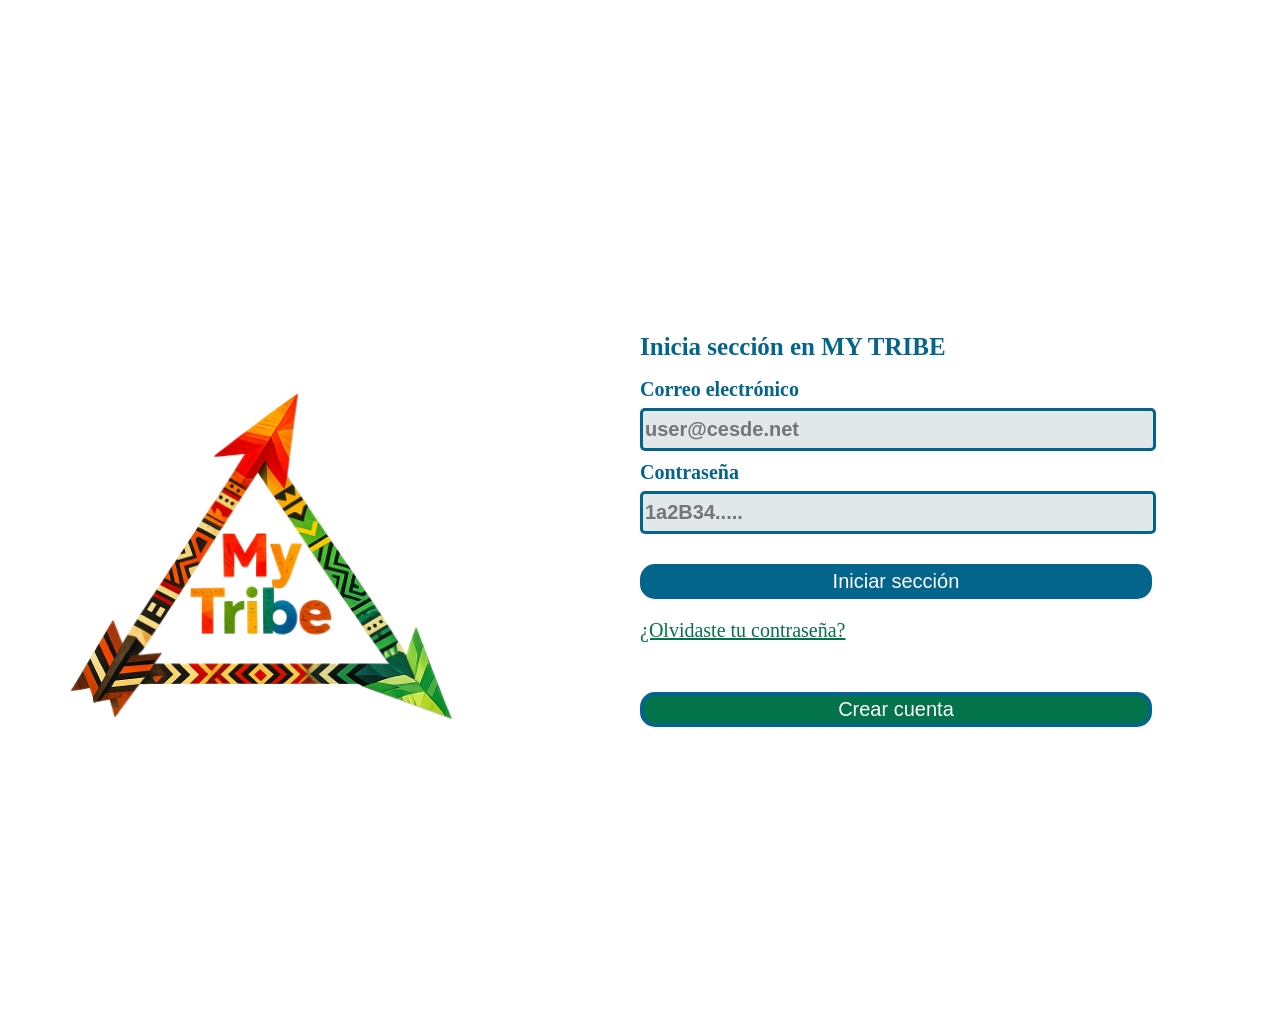
==== index.html @ 087e117e "Se modifica el login, se cambian colores de fondo  para una vista más agradable" ====
<!DOCTYPE html>
<html lang="en">
<head>
    <meta charset="UTF-8">
    <meta name="viewport" content="width=device-width, initial-scale=1.0">
    <title>My tribe</title>
    <style>
        body{
            background-color: white;
            
        }

        #container{
            width:100%;
            height: 1000px;
            display: flex;
            font-family: Georgia, 'Times New Roman', Times, serif;
        }


        #container #logo{
            width: 50%;
            padding: 308.8px 0;
        }

        #container #logo img{
            width: 80%;
               
        }

        #container #login{
            width: 50%;
            margin: 308px 0;
           
        }

        #container #login h1{
            font-size:25px;
            text-align: left;
            color:#03658C;
        }

        .campos label{
            font-size: 20px;
            color:#03658C;
            font-weight: bold;
            display: block;
            margin-bottom: 7px;
        }
        
        .campos input{
            width: 80%;
            height: 35px;
            border: 3px solid #03658C;
            background-color: #e2e8ea;
            border-radius: 5px;
            margin-bottom: 10px;
            font-size: 20px;
            font-weight: bold;
            color:#03658C;
        }
        
        .boton{
            width: 81%;
            height: 35px;
            border:3px solid #03658C;
            border-radius: 15px;
            background-color: #03658C;
            display: block;
            margin:20px 0;
            font-size: 20px;
            color:white;

        } 

        .boton1{
            width: 81%;
            height: 35px;
            border:4px solid #03658C;
            border-radius: 15px;
            background-color: #02734A;
            display: block;
            margin-top: 50px;
            font-size: 20px;
            color:white;
        }

        #login form a{
            font-size: 20px;
            color:#02734A;
            text-align:left;
            display: block;
        }
     
  
    </style>
</head>

<body>
    
    <div id="container">
        <div id="logo">
            <img src="img/LOGO.png" alt="Logo de My tribe">
        </div>


    
        <div id="login">
            <h1>Inicia sección en MY TRIBE</h1>
            <form>
                <div class="campos">
                    <label for="email">Correo electrónico</label>
                    <input type="text" id="email" name="email" placeholder="user@cesde.net">
                </div>
                
                <div class="campos">
                    <label for="contraseña">Contraseña</label>
                    <input type="password" id="contraseña" name="contraseña" placeholder="1a2B34....." minlength="8">
                </div>

                <button type="submit" class="boton">Iniciar sección</button>
                  <a href="passwordRecuperacion.html">¿Olvidaste tu contraseña?</a>
                <button type="submit" class="boton1">Crear cuenta</button>
            </form>
          
        

        </div>
    </div>

</body>
</html>
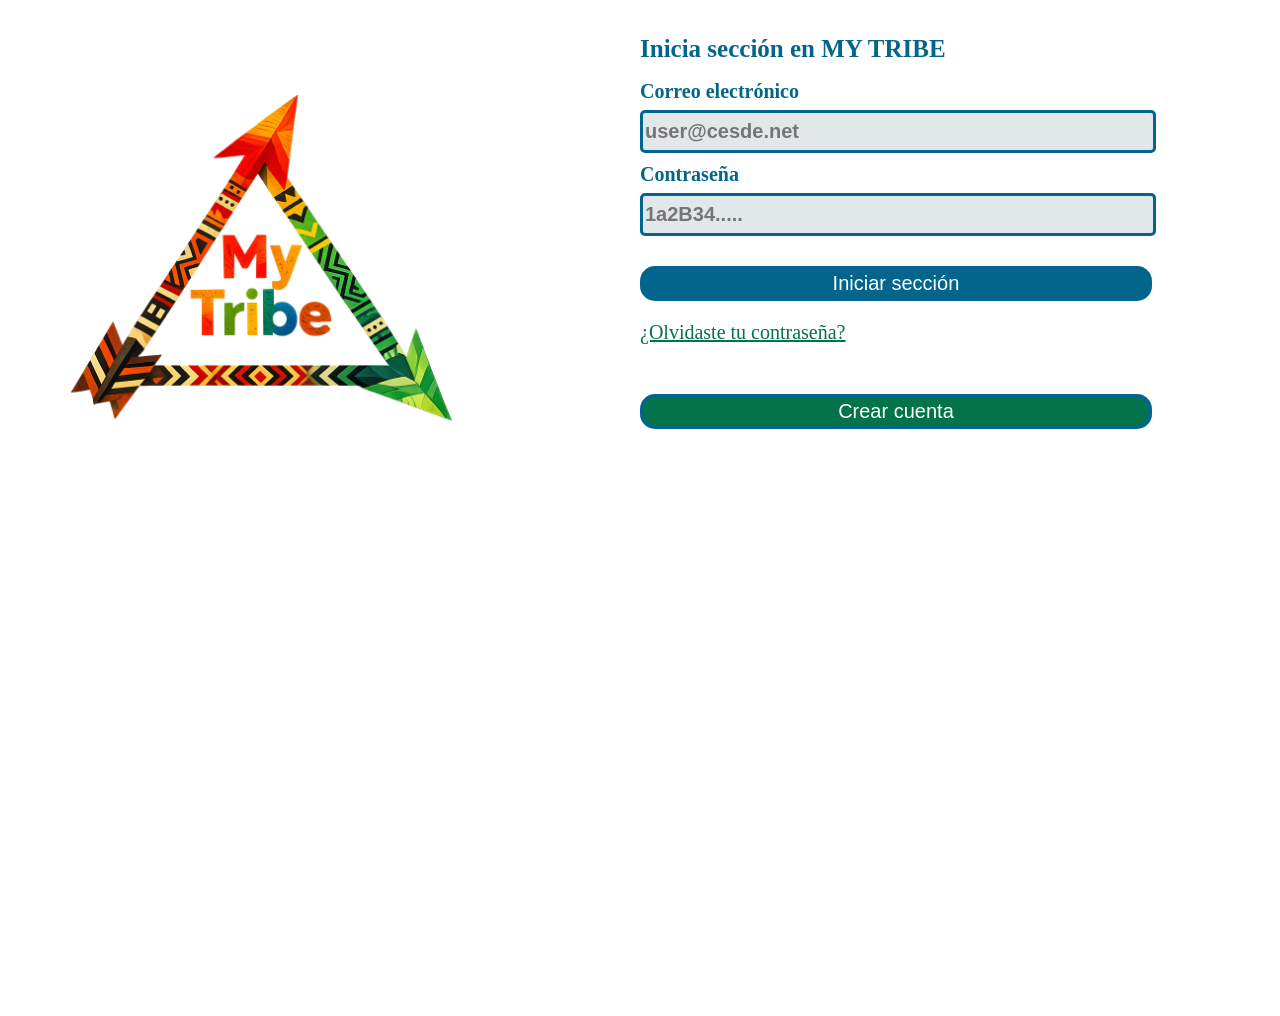
==== commit 27758276: "Se relaciona la función de los botones con las demás paginas html, y se justan padin y margin de la " ====
--- a/index.html
+++ b/index.html
@@ -20,7 +20,7 @@
 
         #container #logo{
             width: 50%;
-            padding: 308.8px 0;
+            padding-top: 10px;
         }
 
         #container #logo img{
@@ -30,7 +30,7 @@
 
         #container #login{
             width: 50%;
-            margin: 308px 0;
+            margin-top: 10px;
            
         }
 
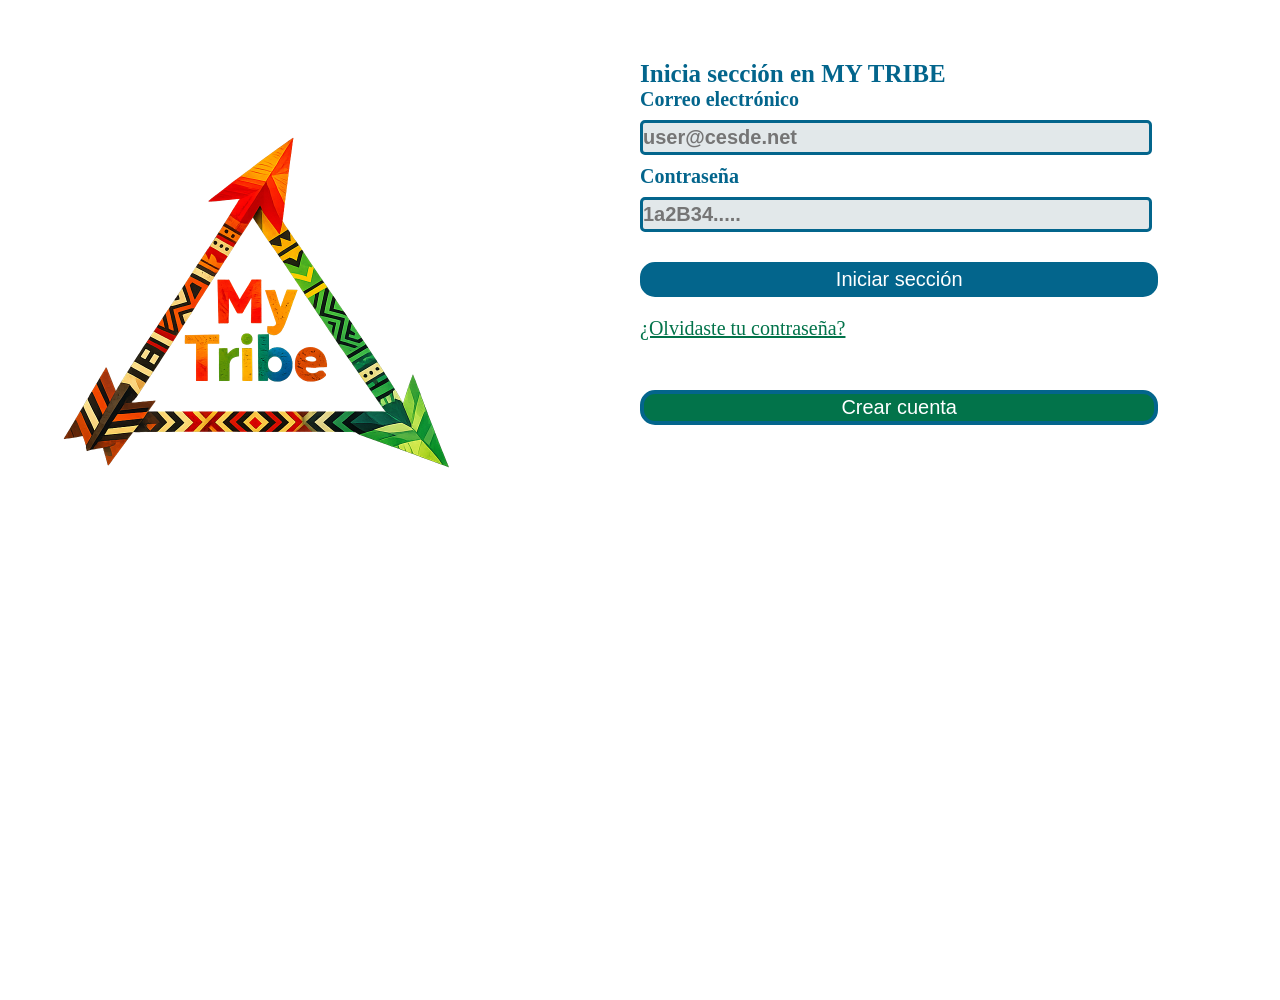
==== commit f10203f8: "Se crea una hoja de estilos css para la hoja index.html, la cual contiene el login del proyecto" ====
--- a/index.html
+++ b/index.html
@@ -4,96 +4,7 @@
     <meta charset="UTF-8">
     <meta name="viewport" content="width=device-width, initial-scale=1.0">
     <title>My tribe</title>
-    <style>
-        body{
-            background-color: white;
-            
-        }
-
-        #container{
-            width:100%;
-            height: 1000px;
-            display: flex;
-            font-family: Georgia, 'Times New Roman', Times, serif;
-        }
-
-
-        #container #logo{
-            width: 50%;
-            padding-top: 10px;
-        }
-
-        #container #logo img{
-            width: 80%;
-               
-        }
-
-        #container #login{
-            width: 50%;
-            margin-top: 10px;
-           
-        }
-
-        #container #login h1{
-            font-size:25px;
-            text-align: left;
-            color:#03658C;
-        }
-
-        .campos label{
-            font-size: 20px;
-            color:#03658C;
-            font-weight: bold;
-            display: block;
-            margin-bottom: 7px;
-        }
-        
-        .campos input{
-            width: 80%;
-            height: 35px;
-            border: 3px solid #03658C;
-            background-color: #e2e8ea;
-            border-radius: 5px;
-            margin-bottom: 10px;
-            font-size: 20px;
-            font-weight: bold;
-            color:#03658C;
-        }
-        
-        .boton{
-            width: 81%;
-            height: 35px;
-            border:3px solid #03658C;
-            border-radius: 15px;
-            background-color: #03658C;
-            display: block;
-            margin:20px 0;
-            font-size: 20px;
-            color:white;
-
-        } 
-
-        .boton1{
-            width: 81%;
-            height: 35px;
-            border:4px solid #03658C;
-            border-radius: 15px;
-            background-color: #02734A;
-            display: block;
-            margin-top: 50px;
-            font-size: 20px;
-            color:white;
-        }
-
-        #login form a{
-            font-size: 20px;
-            color:#02734A;
-            text-align:left;
-            display: block;
-        }
-     
-  
-    </style>
+    <link rel="stylesheet" href="css/style-login.css">
 </head>
 
 <body>
--- a/css/style-login.css
+++ b/css/style-login.css
@@ -0,0 +1,99 @@
+html {
+  box-sizing: border-box;
+}
+*, *:before, *:after {
+  box-sizing: inherit;
+}
+
+*{
+    margin: 0;
+    padding: 0;
+}
+
+body{
+    background-color: white;
+    
+}
+
+#container{
+    width:100%;
+    height: 1000px;
+    padding-top: 50px;
+    display: flex;
+    font-family: Georgia, 'Times New Roman', Times, serif;
+}
+
+
+#container #logo{
+    width: 50%;
+    padding-top: 10px;
+}
+
+#container #logo img{
+    width: 80%;
+        
+}
+
+#container #login{
+    width: 50%;
+    margin-top: 10px;
+    
+}
+
+#container #login h1{
+    font-size:25px;
+    text-align: left;
+    color:#03658C;
+}
+
+.campos label{
+    font-size: 20px;
+    color:#03658C;
+    font-weight: bold;
+    display: block;
+    margin-bottom: 9px;
+}
+
+.campos input{
+    width: 80%;
+    height: 35px;
+    border: 3px solid #03658C;
+    background-color: #e2e8ea;
+    border-radius: 5px;
+    margin-bottom: 10px;
+    font-size: 20px;
+    font-weight: bold;
+    color:#03658C;
+}
+
+.boton{
+    width: 81%;
+    height: 35px;
+    border:3px solid #03658C;
+    border-radius: 15px;
+    background-color: #03658C;
+    display: block;
+    margin:20px 0;
+    font-size: 20px;
+    color:white;
+
+} 
+
+.boton1{
+    width: 81%;
+    height: 35px;
+    border:4px solid #03658C;
+    border-radius: 15px;
+    background-color: #02734A;
+    display: block;
+    margin-top: 50px;
+    font-size: 20px;
+    color:white;
+}
+
+#login form a{
+    font-size: 20px;
+    color:#02734A;
+    text-align:left;
+    display: block;
+}
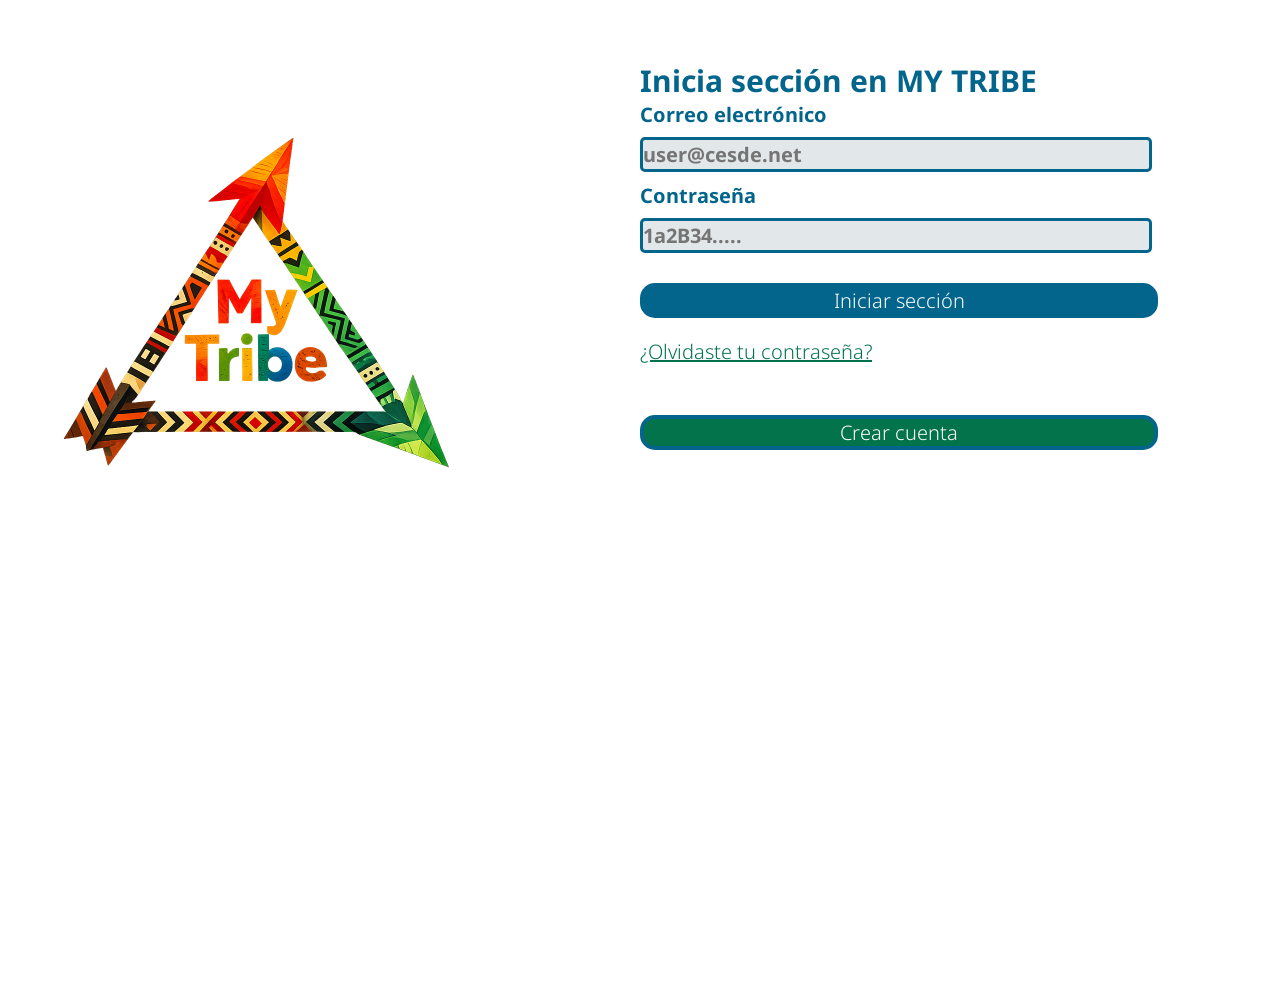
==== commit c5a76f26: "Se ajusta el tipo de fuente en la pagina login" ====
--- a/index.html
+++ b/index.html
@@ -5,6 +5,9 @@
     <meta name="viewport" content="width=device-width, initial-scale=1.0">
     <title>My tribe</title>
     <link rel="stylesheet" href="css/style-login.css">
+      <link rel="preconnect" href="https://fonts.googleapis.com">
+<link rel="preconnect" href="https://fonts.gstatic.com" crossorigin>
+<link href="https://fonts.googleapis.com/css2?family=Noto+Sans:wdth,wght@62.5..100,100..900&display=swap" rel="stylesheet">
 </head>
 
 <body>
--- a/css/style-login.css
+++ b/css/style-login.css
@@ -8,6 +8,10 @@
 *{
     margin: 0;
     padding: 0;
+     font-family: "Noto Sans", sans-serif;
+        font-optical-sizing: auto;
+        font-weight: 300;
+        font-style: normal;
 }
 
 body{
@@ -41,9 +45,10 @@
 }
 
 #container #login h1{
-    font-size:25px;
+    font-size:30px;
     text-align: left;
     color:#03658C;
+    font-weight: bold;
 }
 
 .campos label{
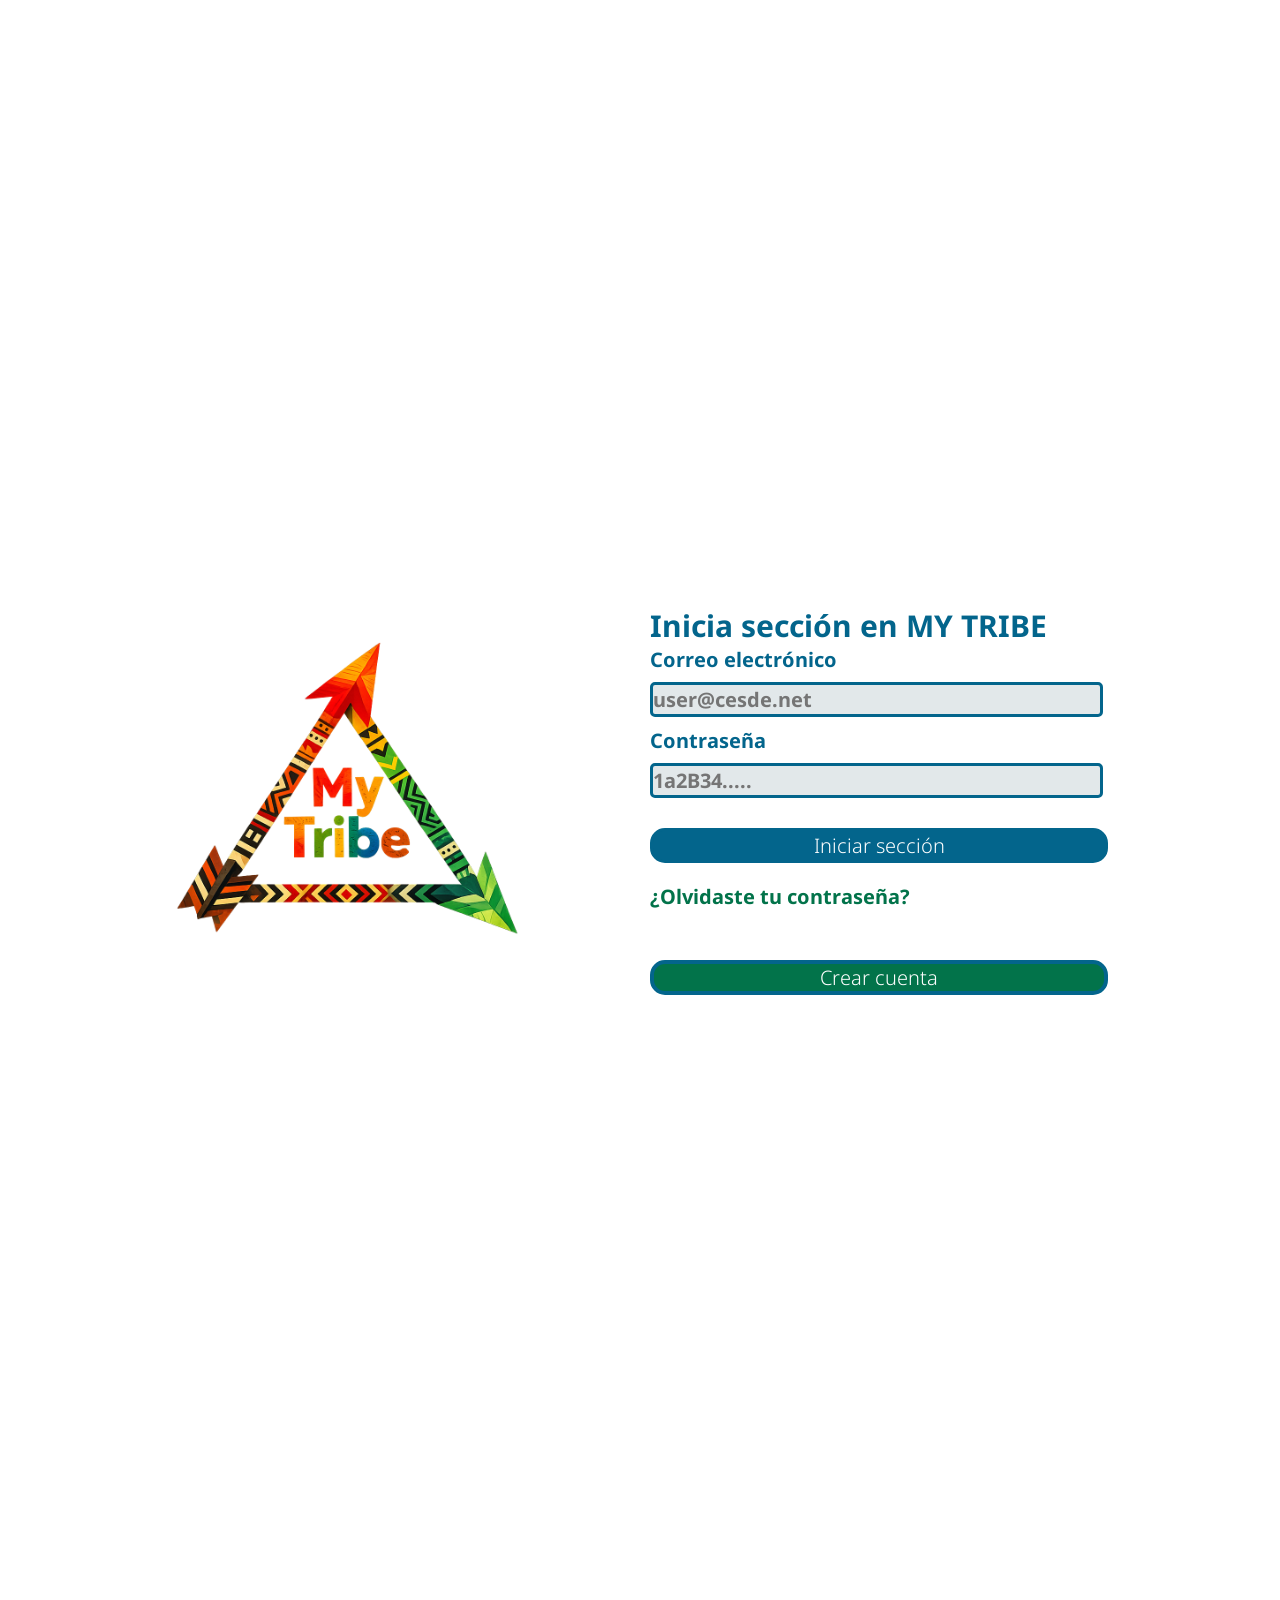
==== commit 40aeb970: "Se reestructura la página de login, para hacerla responsiva" ====
--- a/index.html
+++ b/index.html
@@ -1,19 +1,66 @@
 <!DOCTYPE html>
-<html lang="en">
+<html lang="es">
 <head>
     <meta charset="UTF-8">
     <meta name="viewport" content="width=device-width, initial-scale=1.0">
     <title>My tribe</title>
     <link rel="stylesheet" href="css/style-login.css">
-      <link rel="preconnect" href="https://fonts.googleapis.com">
-<link rel="preconnect" href="https://fonts.gstatic.com" crossorigin>
-<link href="https://fonts.googleapis.com/css2?family=Noto+Sans:wdth,wght@62.5..100,100..900&display=swap" rel="stylesheet">
+    <link rel="preconnect" href="https://fonts.googleapis.com">
+    <link rel="preconnect" href="https://fonts.gstatic.com" crossorigin>
+    <link href="https://fonts.googleapis.com/css2?family=Noto+Sans:wdth,wght@62.5..100,100..900&display=swap" rel="stylesheet">
 </head>
 
 <body>
     
     <div id="container">
-        <div id="logo">
+        <div id="grid1">
+           <div class="caja" id="logo">
+                <img src="img/LOGO.png" alt="Logo de My tribe">
+           </div>
+           <div class="caja" id="login">
+            
+                <div class="campos">
+                    <h1>Inicia sección en MY TRIBE</h1>
+                </div>
+            
+                <form action="principal.html" class="formularioLogin">
+                    <div class="campos">
+                        <label for="email">Correo electrónico</label>
+                        <input type="text" id="email" name="email" placeholder="user@cesde.net">
+                    </div>
+                    
+                    <div class="campos">
+                        <label for="contraseña">Contraseña</label>
+                        <input type="password" id="contraseña" name="contraseña" placeholder="1a2B34....." minlength="8">
+                    </div>
+                    <div class="campos">
+                        <button type="submit" class="boton">Iniciar sección</button>
+                    </div>
+                    
+                </form>
+                <div class="campos">
+                    <a href="passwordRecuperacion.html">¿Olvidaste tu contraseña?</a>
+                </div>
+                
+                <form action="#" class="formularioLogin">
+                    <div class="campos">
+                        <button type="submit" class="boton1">Crear cuenta</button>
+                    </div>
+                </form>
+                
+           </div>
+        </div>
+    </div>
+
+</body>
+</html>
+
+
+
+
+
+<!-- 
+<div id="logo">
             <img src="img/LOGO.png" alt="Logo de My tribe">
         </div>
 
@@ -36,11 +83,5 @@
                   <a href="passwordRecuperacion.html">¿Olvidaste tu contraseña?</a>
                 <button type="submit" class="boton1">Crear cuenta</button>
             </form>
-          
-        
-
         </div>
-    </div>
-
-</body>
-</html>+-->
--- a/css/style-login.css
+++ b/css/style-login.css
@@ -8,10 +8,10 @@
 *{
     margin: 0;
     padding: 0;
-     font-family: "Noto Sans", sans-serif;
-        font-optical-sizing: auto;
-        font-weight: 300;
-        font-style: normal;
+    font-family: "Noto Sans", sans-serif;
+    font-optical-sizing: auto;
+    font-weight: 300;
+    font-style: normal;
 }
 
 body{
@@ -19,36 +19,102 @@
     
 }
 
-#container{
-    width:100%;
-    height: 1000px;
-    padding-top: 50px;
-    display: flex;
-    font-family: Georgia, 'Times New Roman', Times, serif;
+a{
+    text-decoration: none;
 }
 
 
-#container #logo{
-    width: 50%;
-    padding-top: 10px;
+
+#container{
+    width:90%;
+    height: 1600px;
+    margin: 0 auto;
+    display: flex;
+    justify-content: center;
+  
 }
 
-#container #logo img{
-    width: 80%;
-        
+
+#grid1{
+    width: 100%;
+    display: grid;
+    gap:20px;
+
 }
 
-#container #login{
-    width: 50%;
-    margin-top: 10px;
+ @media(min-width:1024px){
+    #grid1{
+        grid-template-columns: repeat(2,1fr);
+        grid-template-rows: 1fr ;
+    }
+
+
+
+ }
+
+ @media(max-width:1024px){
+    #container{
+       
+        grid-template-columns: minmax(0,500px);
+        grid-template-rows: repeat(2,200px) ;
+     
+    }
+
+    #logo img{
+    width: 100%;
+    }
+     
+    .campos{
+        display: flex;
+        flex-direction: column;
+        align-items: center;
+    }
+
+   #login .campos h1{
+    text-align: center;
+   }
     
+   
+}  
+
+
+.caja{
+    width: 100%;
 }
 
-#container #login h1{
+#logo{
+    display: flex;
+    justify-content: center;
+    align-items: center;
+}
+
+#logo img{
+    width: 80%;
+}
+
+
+#login{
+    display: flex;
+    flex-direction: column;
+    align-items:flex-center;
+    justify-content: center;
+}
+
+
+
+#login h1{
     font-size:30px;
     text-align: left;
     color:#03658C;
     font-weight: bold;
+}
+
+
+.formularioLogin{
+    width: 100%;
+    display: flex;
+    flex-direction: column;
+   
 }
 
 .campos label{
@@ -71,6 +137,16 @@
     color:#03658C;
 }
 
+#login a{
+    font-size: 20px;
+    color:#02734A;
+    text-align:left;
+    display: block;
+    font-weight:bold;
+} 
+
+
+
 .boton{
     width: 81%;
     height: 35px;
@@ -81,7 +157,6 @@
     margin:20px 0;
     font-size: 20px;
     color:white;
-
 } 
 
 .boton1{
@@ -94,11 +169,4 @@
     margin-top: 50px;
     font-size: 20px;
     color:white;
-}
-
-#login form a{
-    font-size: 20px;
-    color:#02734A;
-    text-align:left;
-    display: block;
 }
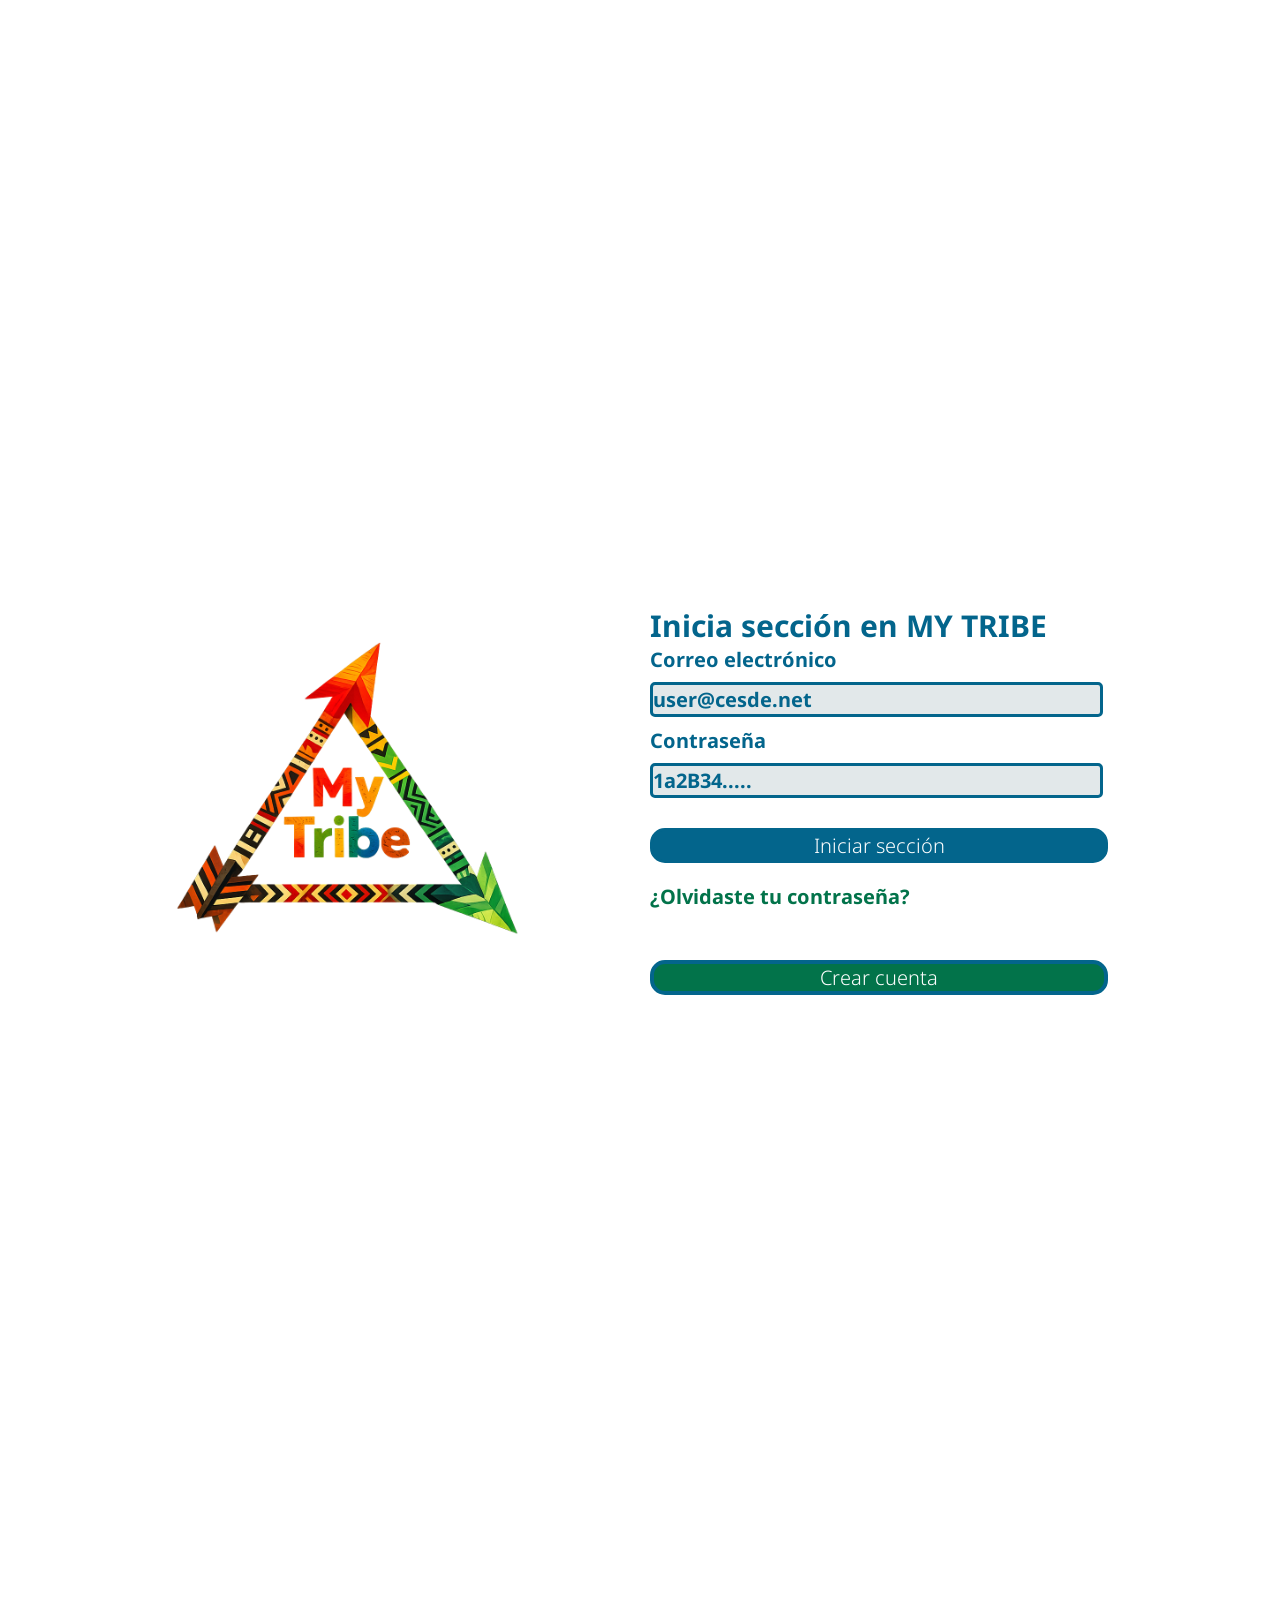
==== commit 8643d412: "Se le aplican estilos de box-sizin al css del documento h_u_5.css,y se integra el documento h_u_5.ht" ====
--- a/index.html
+++ b/index.html
@@ -26,12 +26,12 @@
                 <form action="principal.html" class="formularioLogin">
                     <div class="campos">
                         <label for="email">Correo electrónico</label>
-                        <input type="text" id="email" name="email" placeholder="user@cesde.net">
+                        <input type="text" id="email" name="email" placeholder="user@cesde.net" required>
                     </div>
                     
                     <div class="campos">
                         <label for="contraseña">Contraseña</label>
-                        <input type="password" id="contraseña" name="contraseña" placeholder="1a2B34....." minlength="8">
+                        <input type="password" id="contraseña" name="contraseña" placeholder="1a2B34....." minlength="8" required>
                     </div>
                     <div class="campos">
                         <button type="submit" class="boton">Iniciar sección</button>
@@ -42,7 +42,7 @@
                     <a href="passwordRecuperacion.html">¿Olvidaste tu contraseña?</a>
                 </div>
                 
-                <form action="#" class="formularioLogin">
+                <form action="h_u_5.html" class="formularioLogin">
                     <div class="campos">
                         <button type="submit" class="boton1">Crear cuenta</button>
                     </div>
--- a/css/style-login.css
+++ b/css/style-login.css
@@ -10,7 +10,7 @@
     padding: 0;
     font-family: "Noto Sans", sans-serif;
     font-optical-sizing: auto;
-    font-weight: 300;
+    font-weight:300;
     font-style: normal;
 }
 
@@ -23,6 +23,9 @@
     text-decoration: none;
 }
 
+button{
+    cursor: pointer;
+}
 
 
 #container{
@@ -137,6 +140,10 @@
     color:#03658C;
 }
 
+input::placeholder{
+    color:#03658C;
+}
+
 #login a{
     font-size: 20px;
     color:#02734A;
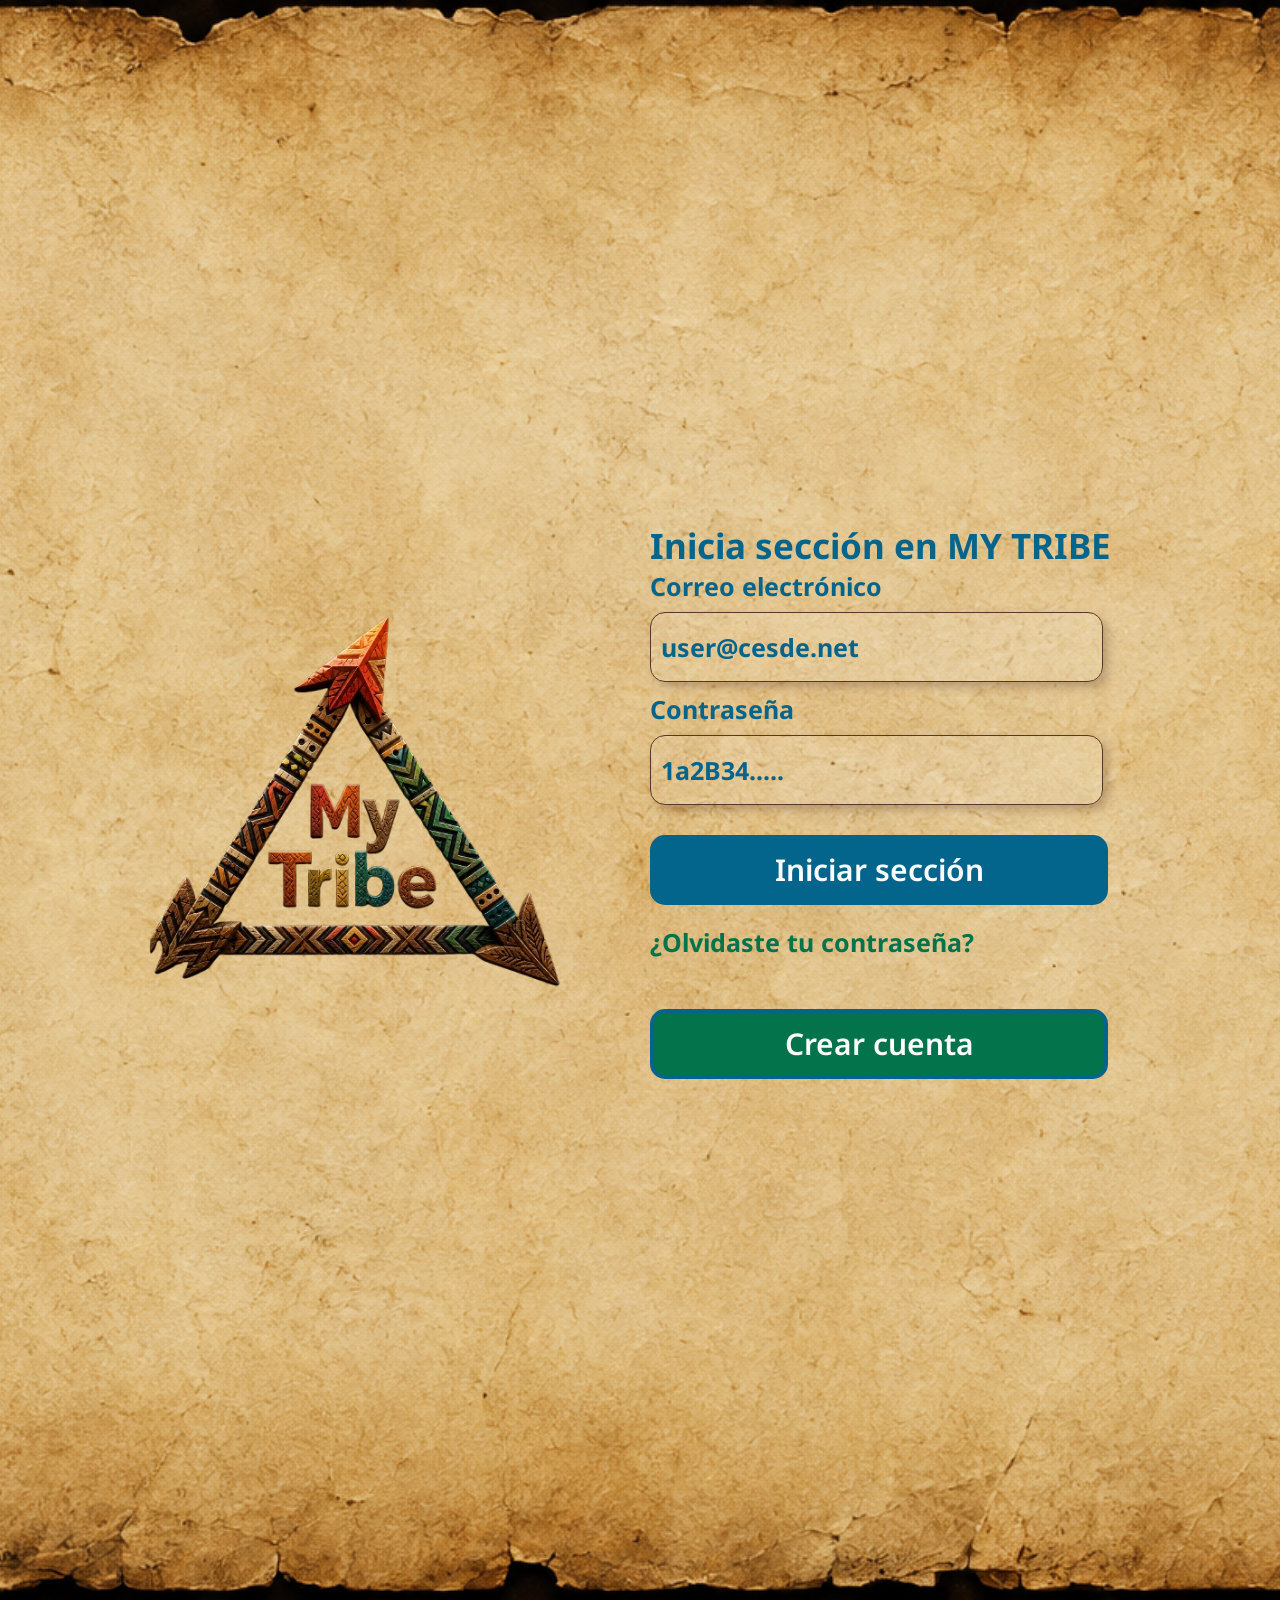
==== commit 8ea27395: "Se aplican estilos actualizados al login" ====
--- a/index.html
+++ b/index.html
@@ -42,6 +42,8 @@
                     <a href="passwordRecuperacion.html">¿Olvidaste tu contraseña?</a>
                 </div>
                 
+
+                
                 <form action="h_u_5.html" class="formularioLogin">
                     <div class="campos">
                         <button type="submit" class="boton1">Crear cuenta</button>
--- a/css/style-login.css
+++ b/css/style-login.css
@@ -15,7 +15,10 @@
 }
 
 body{
-    background-color: white;
+    background-image:url("/img/backmain.png");
+    background-repeat:no-repeat;
+    background-size:cover;
+    background-position:center;
     
 }
 
@@ -99,14 +102,13 @@
 #login{
     display: flex;
     flex-direction: column;
-    align-items:flex-center;
     justify-content: center;
 }
 
 
 
 #login h1{
-    font-size:30px;
+    font-size:35px;
     text-align: left;
     color:#03658C;
     font-weight: bold;
@@ -121,31 +123,48 @@
 }
 
 .campos label{
-    font-size: 20px;
+    font-size: 25px;
     color:#03658C;
     font-weight: bold;
     display: block;
     margin-bottom: 9px;
-}
+    
+}
+
+
+
 
 .campos input{
     width: 80%;
-    height: 35px;
-    border: 3px solid #03658C;
+    height: 70px;
+  /*  border: 3px solid #03658C;
     background-color: #e2e8ea;
-    border-radius: 5px;
+    border-radius: 5px;*/
     margin-bottom: 10px;
-    font-size: 20px;
+    font-size: 25px;
     font-weight: bold;
     color:#03658C;
+    background-color:rgba(255,255,255,.1);
+    box-shadow:
+    5px 5px 10px rgba(89,56,37,.3);
+    border: 1px solid #593825;
+    border-radius:15px;
+    cursor: pointer;
+    transition:  .3s ease;
+
 }
 
 input::placeholder{
     color:#03658C;
+    padding-left: 10px;
+}
+
+input:hover{
+ transform: scale(1.03);
 }
 
 #login a{
-    font-size: 20px;
+    font-size: 25px;
     color:#02734A;
     text-align:left;
     display: block;
@@ -156,24 +175,40 @@
 
 .boton{
     width: 81%;
-    height: 35px;
+    height: 70px;
     border:3px solid #03658C;
     border-radius: 15px;
     background-color: #03658C;
     display: block;
     margin:20px 0;
-    font-size: 20px;
+    font-size: 30px;
+    font-weight: 600;
     color:white;
+    transition: .3s;
 } 
+
+
+
 
 .boton1{
     width: 81%;
-    height: 35px;
+    height: 70px;
     border:4px solid #03658C;
     border-radius: 15px;
     background-color: #02734A;
     display: block;
     margin-top: 50px;
-    font-size: 20px;
+    font-size: 30px;
+    font-weight: 600;
     color:white;
+    transition: .3s;
+}
+
+.boton1:hover{
+  transform: scale(1.03);
+
+}
+
+.boton:hover{
+     transform: scale(1.03);
 }
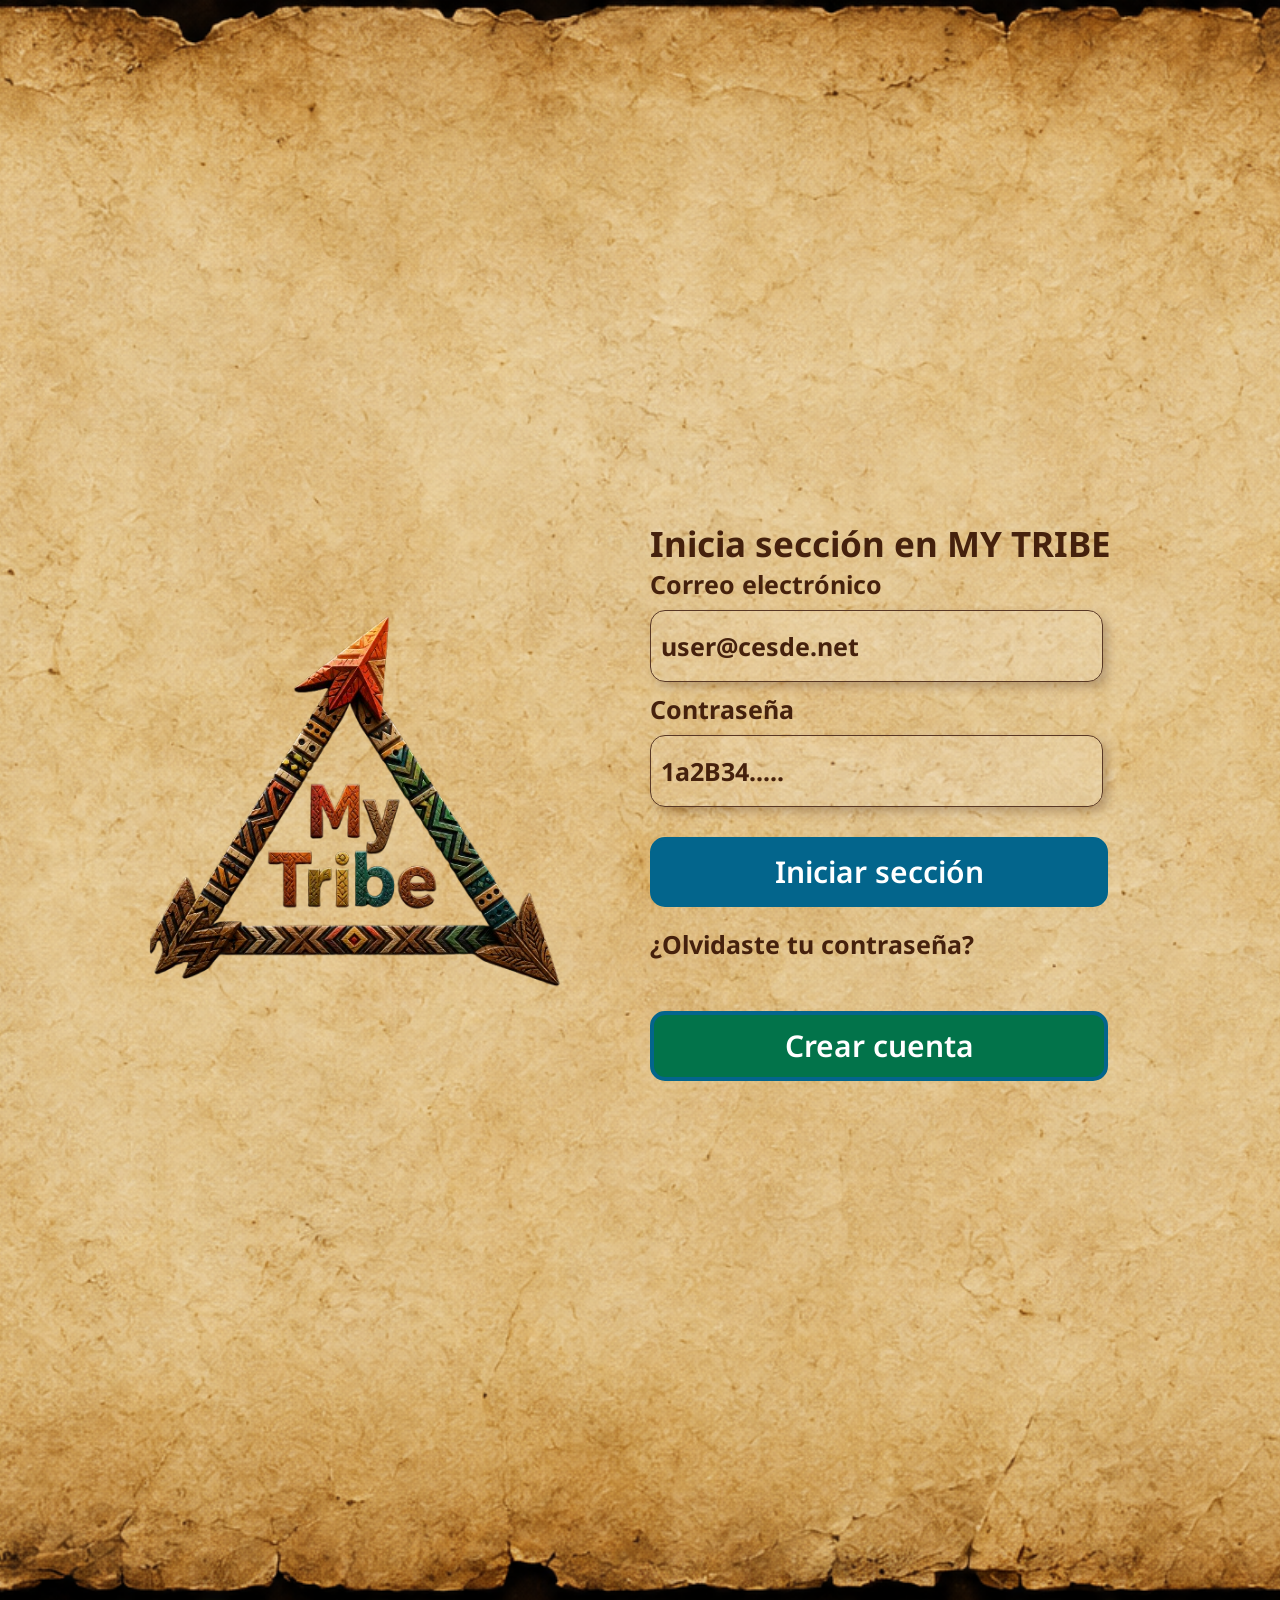
==== commit d7f43c31: "Se actulizan rutas de enlaces, para que sean detectadas por el Git Hub" ====
--- a/index.html
+++ b/index.html
@@ -4,10 +4,10 @@
     <meta charset="UTF-8">
     <meta name="viewport" content="width=device-width, initial-scale=1.0">
     <title>My tribe</title>
-    <link rel="stylesheet" href="css/style-login.css">
     <link rel="preconnect" href="https://fonts.googleapis.com">
     <link rel="preconnect" href="https://fonts.gstatic.com" crossorigin>
     <link href="https://fonts.googleapis.com/css2?family=Noto+Sans:wdth,wght@62.5..100,100..900&display=swap" rel="stylesheet">
+    <link rel="stylesheet" href="css/style-login.css">
 </head>
 
 <body>
@@ -61,29 +61,3 @@
 
 
 
-<!-- 
-<div id="logo">
-            <img src="img/LOGO.png" alt="Logo de My tribe">
-        </div>
-
-
-    
-        <div id="login">
-            <h1>Inicia sección en MY TRIBE</h1>
-            <form>
-                <div class="campos">
-                    <label for="email">Correo electrónico</label>
-                    <input type="text" id="email" name="email" placeholder="user@cesde.net">
-                </div>
-                
-                <div class="campos">
-                    <label for="contraseña">Contraseña</label>
-                    <input type="password" id="contraseña" name="contraseña" placeholder="1a2B34....." minlength="8">
-                </div>
-
-                <button type="submit" class="boton">Iniciar sección</button>
-                  <a href="passwordRecuperacion.html">¿Olvidaste tu contraseña?</a>
-                <button type="submit" class="boton1">Crear cuenta</button>
-            </form>
-        </div>
--->
--- a/css/style-login.css
+++ b/css/style-login.css
@@ -110,7 +110,7 @@
 #login h1{
     font-size:35px;
     text-align: left;
-    color:#03658C;
+    color:#45210d;
     font-weight: bold;
 }
 
@@ -124,7 +124,7 @@
 
 .campos label{
     font-size: 25px;
-    color:#03658C;
+    color:#45210d;
     font-weight: bold;
     display: block;
     margin-bottom: 9px;
@@ -136,36 +136,38 @@
 
 .campos input{
     width: 80%;
-    height: 70px;
-  /*  border: 3px solid #03658C;
-    background-color: #e2e8ea;
-    border-radius: 5px;*/
+    padding:18px 10px ;
     margin-bottom: 10px;
     font-size: 25px;
     font-weight: bold;
-    color:#03658C;
+    color:#45210d;
     background-color:rgba(255,255,255,.1);
     box-shadow:
     5px 5px 10px rgba(89,56,37,.3);
     border: 1px solid #593825;
     border-radius:15px;
     cursor: pointer;
-    transition:  .3s ease;
+    transition: transform .3s ease, border .3s ease;
+
 
 }
 
 input::placeholder{
-    color:#03658C;
-    padding-left: 10px;
+    color:#45210d;
+   
 }
 
 input:hover{
  transform: scale(1.03);
 }
 
+input:focus{
+ border:2px solid #45210d;
+}
+
 #login a{
     font-size: 25px;
-    color:#02734A;
+    color:#45210d;
     text-align:left;
     display: block;
     font-weight:bold;
